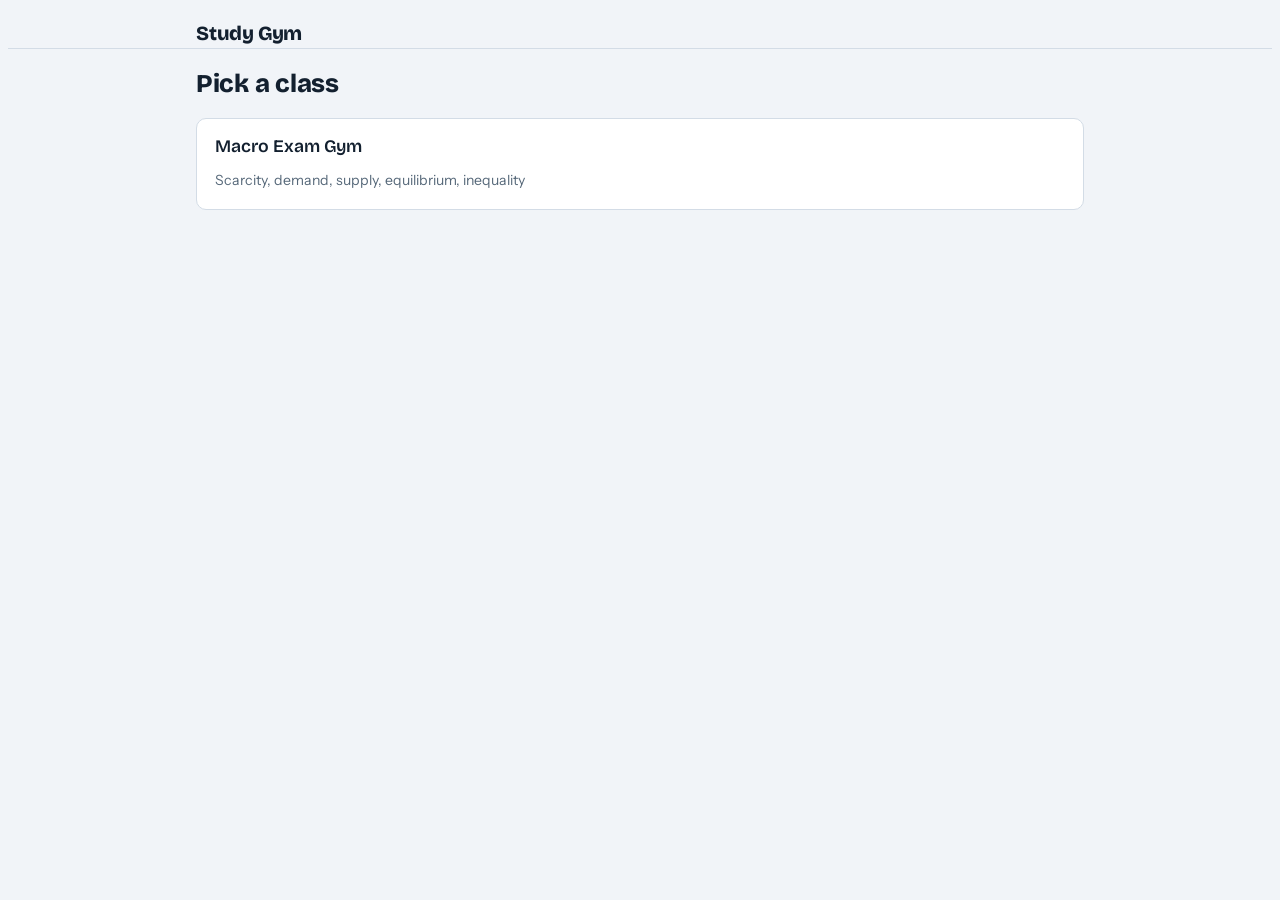
==== app.html @ 0800fbae "Add Study Gym app with Macro class and multi-class setup Split the single-file Macro Exam Gym into a" ====
<!doctype html>
<html lang="en">
<head>
<meta charset="utf-8">
<meta name="viewport" content="width=device-width, initial-scale=1">
<title>Study Gym</title>
<link rel="preconnect" href="https://fonts.googleapis.com">
<link rel="preconnect" href="https://fonts.gstatic.com" crossorigin>
<link rel="stylesheet" href="https://fonts.googleapis.com/css2?family=Bricolage+Grotesque:opsz,wght@12..96,600;12..96,800&family=Instrument+Sans:wght@400;500;600&family=JetBrains+Mono:wght@400;600&display=swap">
<link rel="stylesheet" href="app/style.css">
</head>
<body>
<header class="top">
  <div class="top-in">
    <div class="brand"><span><a class="back" href="index.html" aria-label="All classes" title="All classes">&larr;</a><b id="brand">Study Gym</b></span><span class="label" id="countdown"></span></div>
    <nav class="tabs" id="tabs" aria-label="Sections"></nav>
  </div>
</header>
<main id="main"></main>

<script src="classes/index.js"></script>
<script>
// Loads one class: app.html?c=<id>. Order matters: content, then the engine, then optional extras.
(function () {
  var id = new URLSearchParams(location.search).get('c');
  var cls = window.CLASSES.filter(function (c) { return c.id === id; })[0];
  if (!cls) { location.replace('index.html'); return; }
  var files = ['classes/' + id + '/content.js', 'app/engine.js'];
  if (cls.extras) files.push('classes/' + id + '/extras.js');
  (function next(i) {
    if (i === files.length) { window.StudyApp.start(); return; }
    var s = document.createElement('script');
    s.src = files[i];
    s.onload = function () { next(i + 1); };
    s.onerror = function () { document.getElementById('main').innerHTML = '<div class="panel"><p>Could not load <code>' + files[i] + '</code>.</p></div>'; };
    document.body.appendChild(s);
  })(0);
})();
</script>
</body>
</html>
---- app/style.css ----
/* Layout concept: a workbench. Sticky tab strip over one focused panel at a time; the graphs use demand blue and supply orange everywhere so the colors teach. */
:root {
  --bg: #F1F4F8;
  --surface: #FFFFFF;
  --surface2: #E6ECF3;
  --ink: #13202F;
  --muted: #566879;
  --line: #D3DCE6;
  --btn: #13202F;
  --btn-ink: #FFFFFF;
  --demand: #2A6BB5;
  --supply: #C2561A;
  --good: #1B7547;
  --good-bg: #E1F3E9;
  --bad: #B3342B;
  --bad-bg: #FBE6E3;
  --focus: #2A6BB5;
  --on-sem: #FFFFFF;
  --font-display: "Bricolage Grotesque", "Trebuchet MS", system-ui, sans-serif;
  --font-body: "Instrument Sans", system-ui, -apple-system, "Segoe UI", sans-serif;
  --font-mono: "JetBrains Mono", ui-monospace, "SF Mono", Menlo, monospace;
}
@media (prefers-color-scheme: dark) {
  :root:not([data-theme="light"]) {
    --bg: #0C1520; --surface: #142131; --surface2: #1B2C41; --ink: #E7EEF6; --muted: #92A4B8; --line: #263A52;
    --btn: #E7EEF6; --btn-ink: #0C1520; --demand: #6FAAEF; --supply: #F28E50;
    --good: #5CC68F; --good-bg: #163A2B; --bad: #F58177; --bad-bg: #432220; --focus: #6FAAEF; --on-sem: #0C1520; color-scheme: dark;
  }
}
:root[data-theme="dark"] {
  --bg: #0C1520; --surface: #142131; --surface2: #1B2C41; --ink: #E7EEF6; --muted: #92A4B8; --line: #263A52;
  --btn: #E7EEF6; --btn-ink: #0C1520; --demand: #6FAAEF; --supply: #F28E50;
  --good: #5CC68F; --good-bg: #163A2B; --bad: #F58177; --bad-bg: #432220; --focus: #6FAAEF; --on-sem: #0C1520; color-scheme: dark;
}
* { box-sizing: border-box; }
body { background: var(--bg); color: var(--ink); font-family: var(--font-body); font-size: 16px; line-height: 1.5; }
h1, h2, h3 { font-family: var(--font-display); line-height: 1.15; margin: 0; text-wrap: balance; }
h2 { font-size: 1.6rem; font-weight: 800; letter-spacing: -0.01em; }
h3 { font-size: 1.1rem; font-weight: 600; }
p { margin: 0; }
button { font: inherit; color: inherit; cursor: pointer; }
:focus-visible { outline: 3px solid var(--focus); outline-offset: 2px; }
.mono { font-family: var(--font-mono); font-variant-numeric: tabular-nums; }
.label { font-family: var(--font-mono); font-size: 0.72rem; letter-spacing: 0.08em; text-transform: uppercase; color: var(--muted); }

header.top { position: sticky; top: env(safe-area-inset-top, 0px); z-index: 5; background: var(--bg); border-bottom: 1px solid var(--line); }
.top-in { max-width: 920px; margin: 0 auto; padding: 10px 16px 0; display: flex; flex-direction: column; gap: 8px; }
.brand { display: flex; align-items: baseline; justify-content: space-between; gap: 12px; flex-wrap: wrap; }
.brand b { font-family: var(--font-display); font-weight: 800; font-size: 1.25rem; letter-spacing: -0.01em; }
.tabs { display: flex; gap: 2px; overflow-x: auto; scrollbar-width: none; }
.tabs::-webkit-scrollbar { display: none; }
.tab { background: none; border: 0; border-bottom: 3px solid transparent; padding: 8px 12px; white-space: nowrap; font-weight: 500; color: var(--muted); }
.tab[aria-current="page"] { color: var(--ink); border-bottom-color: var(--ink); font-weight: 600; }
main { max-width: 920px; margin: 0 auto; padding-inline: 16px; padding-block: 20px 56px; display: flex; flex-direction: column; gap: 20px; }

.panel { background: var(--surface); border: 1px solid var(--line); border-radius: 10px; padding: 18px; min-width: 0; }
.stack { display: flex; flex-direction: column; gap: 12px; min-width: 0; }
.row { display: flex; gap: 10px; flex-wrap: wrap; align-items: center; }
.grid2 { display: grid; grid-template-columns: repeat(auto-fit, minmax(min(100%, 380px), 1fr)); gap: 16px; }
.btn { background: var(--btn); color: var(--btn-ink); border: 1px solid var(--btn); border-radius: 8px; padding: 10px 16px; font-weight: 600; }
.btn.ghost { background: transparent; color: var(--ink); border-color: var(--line); }
.btn.ghost:hover { border-color: var(--ink); }
.btn.good { background: var(--good); border-color: var(--good); color: var(--on-sem); }
.btn.bad { background: var(--bad); border-color: var(--bad); color: var(--on-sem); }
.chip { border: 1px solid var(--line); background: var(--surface); color: var(--ink); border-radius: 999px; padding: 6px 12px; font-size: 0.9rem; }
.chip[aria-pressed="true"] { background: var(--ink); color: var(--bg); border-color: var(--ink); }
.muted { color: var(--muted); }
.small { font-size: 0.88rem; }

.bar { height: 8px; background: var(--surface2); border-radius: 4px; overflow: hidden; }
.bar > i { display: block; height: 100%; background: var(--demand); }
.unit-row { display: grid; grid-template-columns: minmax(96px, 150px) 1fr auto; gap: 12px; align-items: center; padding-block: 8px; border-top: 1px solid var(--line); }
.unit-row:first-child { border-top: 0; }
.plan { display: grid; grid-template-columns: repeat(auto-fit, minmax(150px, 1fr)); gap: 10px; }
.plan > div { border: 1px solid var(--line); border-radius: 8px; padding: 10px 12px; }
.plan > div.now { border-color: var(--ink); background: var(--surface2); }

.fc { min-height: 220px; display: flex; flex-direction: column; justify-content: center; gap: 14px; cursor: pointer; text-align: left; width: 100%; background: var(--surface); border: 1px solid var(--line); border-radius: 10px; padding: 24px; }
.fc .q { font-family: var(--font-display); font-weight: 600; font-size: 1.5rem; line-height: 1.2; }
.fc .a { font-size: 1.1rem; border-top: 1px solid var(--line); padding-top: 14px; }
.tag { align-self: flex-start; border: 1px solid var(--line); border-radius: 4px; padding: 1px 7px; }

.opt { display: flex; gap: 10px; align-items: flex-start; text-align: left; width: 100%; background: var(--surface); border: 1px solid var(--line); border-radius: 8px; padding: 12px 14px; }
.opt:hover:not([disabled]) { border-color: var(--ink); }
.opt .k { font-family: var(--font-mono); color: var(--muted); min-width: 1.2em; }
.opt.sel { border-color: var(--ink); background: var(--surface2, var(--bg)); }
.pairs { display: grid; grid-template-columns: 1fr 1fr; gap: 12px; align-items: start; }
.pbtn { text-align: left; width: 100%; background: var(--surface); color: var(--ink); border: 1px solid var(--line); border-radius: 8px; padding: 10px 12px; font-size: 0.92rem; line-height: 1.35; }
.pbtn[aria-pressed="true"] { border-color: var(--ink); box-shadow: inset 0 0 0 1px var(--ink); }
.pbtn.done { background: var(--good-bg); border-color: var(--good); opacity: .75; }
.buckets { display: grid; gap: 8px; }
.blank { display: inline-block; min-width: 6ch; border-bottom: 2px solid var(--ink); padding: 0 4px; font-weight: 600; text-align: center; }
input[type="text"], textarea { font: inherit; background: var(--surface); color: var(--ink); border: 1px solid var(--line); border-radius: 8px; padding: 8px 10px; width: 100%; }
input[type="text"] { max-width: 280px; }
textarea { resize: vertical; }
.hookline { font-family: var(--font-display); font-size: 1.35rem; line-height: 1.3; font-weight: 600; }
.opt.right { background: var(--good-bg); border-color: var(--good); }
.opt.wrong { background: var(--bad-bg); border-color: var(--bad); }
.fb { padding: 12px 14px; border-radius: 8px; }
.fb.ok { background: var(--good-bg); }
.fb.no { background: var(--bad-bg); }

.seg { display: flex; width: 100%; border: 1px solid var(--line); border-radius: 8px; overflow: hidden; }
.seg button { flex: 1; min-width: 0; background: var(--surface); border: 0; border-right: 1px solid var(--line); padding: 10px 6px; font-size: 0.92rem; white-space: nowrap; }
.seg button:last-child { border-right: 0; }
.seg button[aria-pressed="true"] { background: var(--ink); color: var(--bg); }
.seg.d button[aria-pressed="true"] { background: var(--demand); color: var(--on-sem); }
.seg.s button[aria-pressed="true"] { background: var(--supply); color: var(--on-sem); }
.ctrl { display: flex; flex-direction: column; gap: 4px; }
.res { display: flex; gap: 10px; flex-wrap: wrap; }
.res .r { border: 1px solid var(--line); border-radius: 8px; padding: 8px 12px; min-width: 130px; }
.res .r b { font-family: var(--font-mono); font-size: 1.1rem; }

svg.g { width: 100%; height: auto; max-width: 100%; display: block; }
svg.g text { font-family: var(--font-mono); font-size: 11px; fill: var(--muted); }
svg.g .grid { stroke: var(--line); stroke-width: 1; }
svg.g .axis { stroke: var(--ink); stroke-width: 1.5; }
svg.g .guide { stroke: var(--muted); stroke-dasharray: 3 3; stroke-width: 1; }
svg.g .d { stroke: var(--demand); fill: none; stroke-width: 3; stroke-linecap: round; }
svg.g .s { stroke: var(--supply); fill: none; stroke-width: 3; stroke-linecap: round; }
svg.g .old { stroke-dasharray: 5 5; opacity: 0.55; stroke-width: 2; }
svg.g text.dl { fill: var(--demand); font-weight: 600; font-size: 12px; }
svg.g text.sl { fill: var(--supply); font-weight: 600; font-size: 12px; }
svg.g text.ink { fill: var(--ink); font-weight: 600; }
svg.g .pt { fill: var(--surface); stroke: var(--ink); stroke-width: 2; }
svg.g .pt.fill { fill: var(--ink); }
svg.g .area { fill: var(--demand); opacity: 0.1; }
svg.g .ppf { stroke: var(--ink); fill: none; stroke-width: 3; }
svg.g .ppf2 { stroke: var(--good); fill: none; stroke-width: 3; }
.tbl { width: 100%; border-collapse: collapse; font-size: 0.92rem; }
.tbl th, .tbl td { text-align: left; padding: 6px 8px; border-bottom: 1px solid var(--line); }
.tbl td.n, .tbl th.n { text-align: right; font-family: var(--font-mono); font-variant-numeric: tabular-nums; }
.tbl tr.hit td { background: var(--surface2); font-weight: 600; }
.scroll { overflow-x: auto; }
input[type="number"] { font: inherit; background: var(--surface); color: var(--ink); border: 1px solid var(--line); border-radius: 8px; padding: 8px 10px; width: 100%; max-width: 200px; }
input[type="range"] { width: 100%; accent-color: var(--ink); }
details { border-top: 1px solid var(--line); padding-block: 10px; }
details:first-of-type { border-top: 0; }
summary { cursor: pointer; font-weight: 600; font-family: var(--font-display); font-size: 1.15rem; }
ul.tight { margin: 8px 0 0; padding-left: 1.1em; display: flex; flex-direction: column; gap: 6px; }
.trap { margin-top: 10px; padding: 10px 12px; border-radius: 8px; background: var(--surface2); }

.lesson { scroll-margin-top: 120px; }
.lesson h3 { font-size: 1.4rem; font-weight: 800; letter-spacing: -0.01em; }
.lbody { display: flex; flex-direction: column; gap: 12px; max-width: 68ch; min-width: 0; }
.lbody ul.tight { margin: 0; }
.lbody .scroll { max-width: 100%; }
.box { padding: 10px 14px; border-radius: 8px; background: var(--surface2); }
.box .label { display: block; margin-bottom: 2px; }
details.chk { border: 1px solid var(--line); border-radius: 8px; padding: 10px 14px; }
details.chk summary { font-family: var(--font-body); font-size: 1rem; font-weight: 600; }
details.chk p { margin-top: 8px; }
figure.viz { margin: 0; max-width: 480px; }
figure.viz figcaption { margin-top: 4px; }
.toc { display: flex; gap: 8px; flex-wrap: wrap; }
@media (prefers-reduced-motion: no-preference) { .bar > i { transition: width 0.4s ease; } }
@media (max-width: 480px) { .pairs { gap: 8px; } .pbtn { font-size: 0.85rem; padding: 9px 10px; } .fc .q { font-size: 1.25rem; } .panel { padding: 14px; } .unit-row { grid-template-columns: 1fr; gap: 6px; } }

/* Multi-class additions */
.back { color: var(--muted); text-decoration: none; font-size: 1.1rem; margin-right: 8px; }
.back:hover { color: var(--ink); }
.class-card { color: inherit; text-decoration: none; }
.class-card:hover { border-color: var(--focus); }
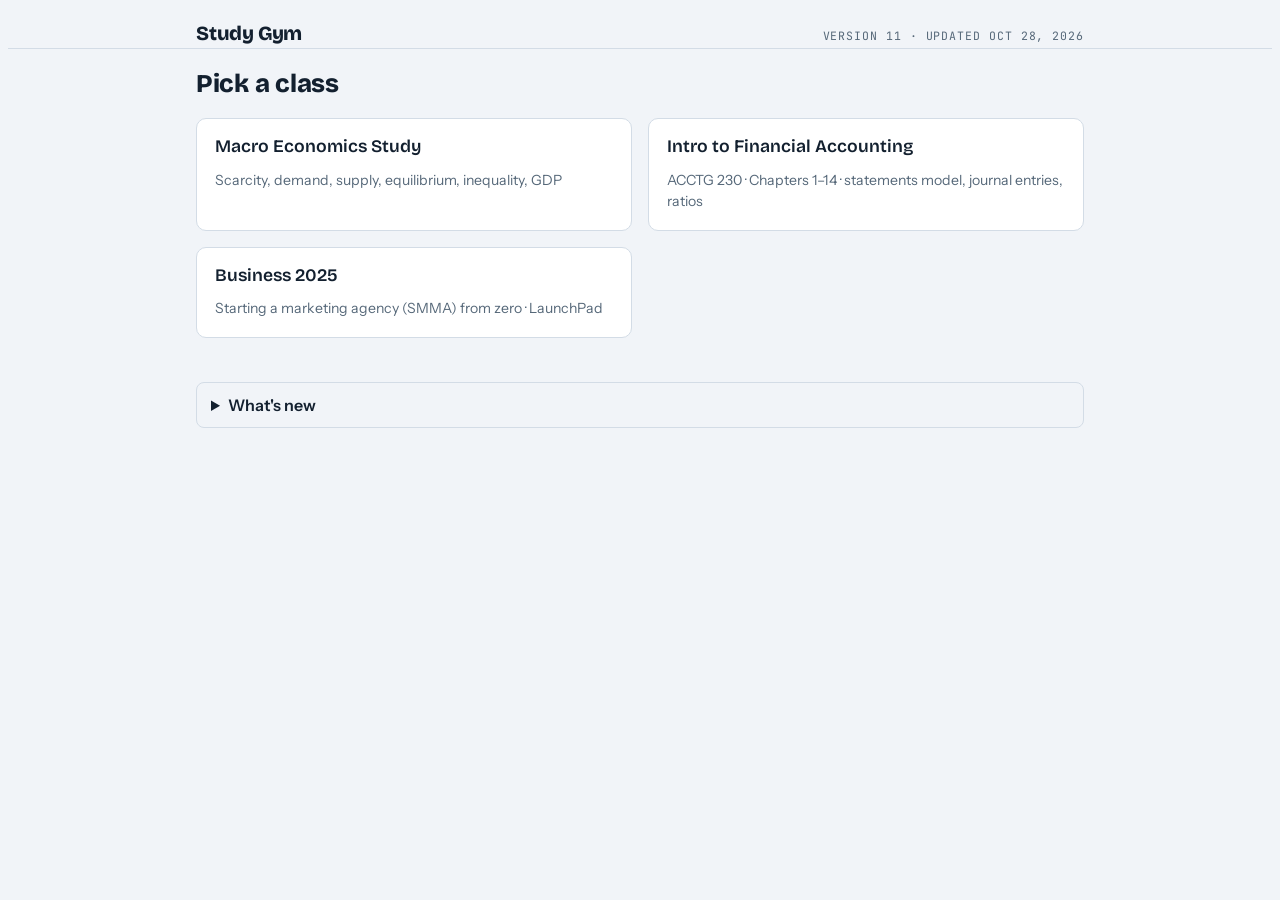
==== commit edc83662: "Show version number and changelog; no repeated Practice Lab questions within 12 hours Co-Authored-By" ====
--- a/app.html
+++ b/app.html
@@ -12,12 +12,14 @@
 <body>
 <header class="top">
   <div class="top-in">
-    <div class="brand"><span><a class="back" href="index.html" aria-label="All classes" title="All classes">&larr;</a><b id="brand">Study Gym</b></span><span class="label" id="countdown"></span></div>
+    <div class="brand"><span><a class="back" href="index.html" aria-label="All classes" title="All classes">&larr;</a><b id="brand">Study Gym</b></span><span><span class="label" id="countdown"></span> <span class="label" id="ver" style="opacity:.7"></span></span></div>
     <nav class="tabs" id="tabs" aria-label="Sections"></nav>
   </div>
 </header>
 <main id="main"></main>
 
+<script src="app/version.js"></script>
+<script>document.getElementById('ver').textContent = 'v' + window.GYM_VERSION;</script>
 <script src="classes/index.js"></script>
 <script>
 // Loads one class: app.html?c=<id>. Order matters: content, then the engine, then optional extras.
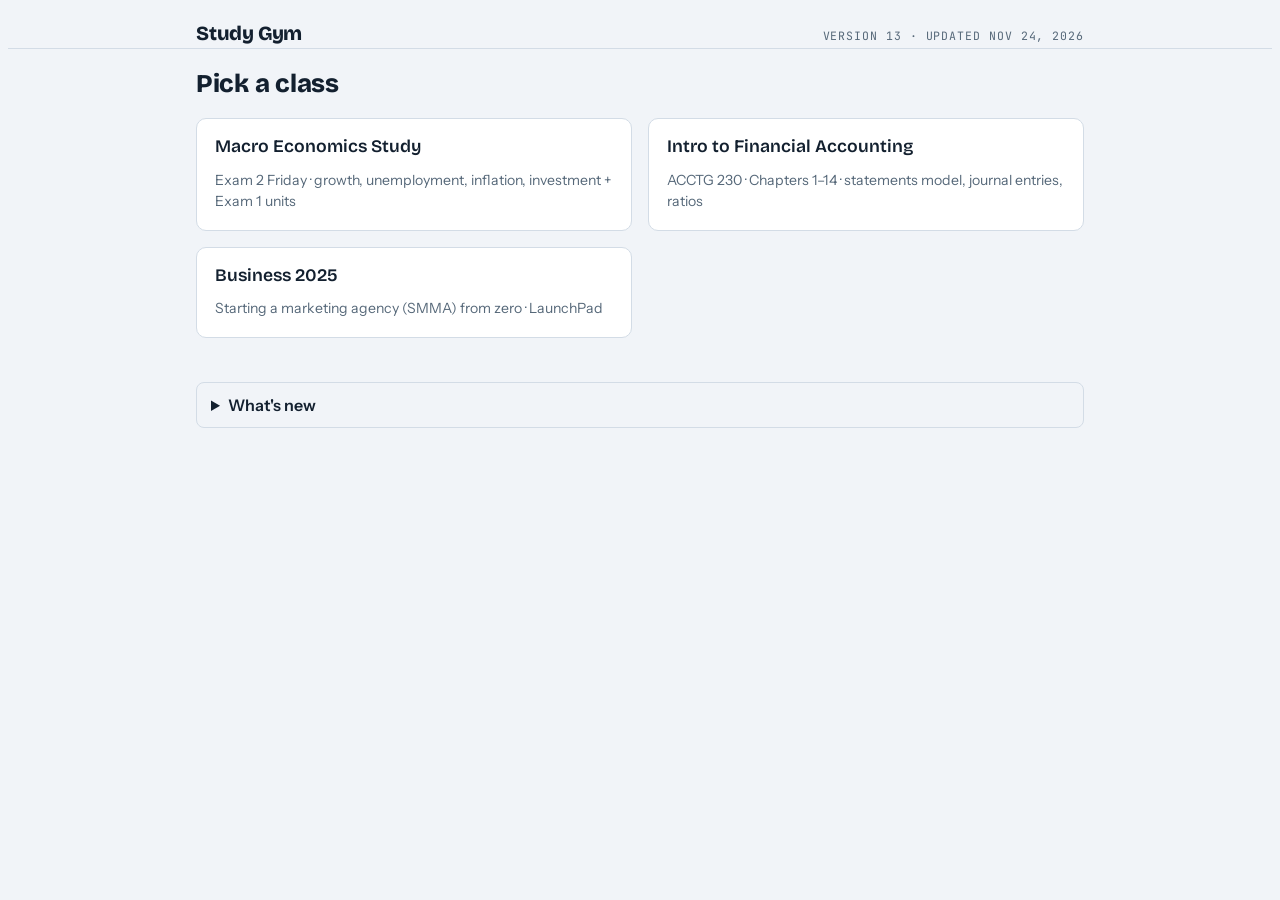
==== commit a00bf20d: "Work offline: service worker saves the whole gym, plus home-screen app manifest and icons Co-Authore" ====
--- a/app.html
+++ b/app.html
@@ -7,12 +7,20 @@
 <link rel="preconnect" href="https://fonts.googleapis.com">
 <link rel="preconnect" href="https://fonts.gstatic.com" crossorigin>
 <link rel="stylesheet" href="https://fonts.googleapis.com/css2?family=Bricolage+Grotesque:opsz,wght@12..96,600;12..96,800&family=Instrument+Sans:wght@400;500;600&family=JetBrains+Mono:wght@400;600&display=swap">
+<link rel="manifest" href="manifest.webmanifest">
+<meta name="theme-color" content="#13202F">
+<link rel="icon" href="icon.svg" type="image/svg+xml">
+<link rel="apple-touch-icon" href="apple-touch-icon.png">
+<meta name="apple-mobile-web-app-capable" content="yes">
+<meta name="mobile-web-app-capable" content="yes">
+<meta name="apple-mobile-web-app-title" content="Study Gym">
 <link rel="stylesheet" href="app/style.css">
+<script src="app/offline.js"></script>
 </head>
 <body>
 <header class="top">
   <div class="top-in">
-    <div class="brand"><span><a class="back" href="index.html" aria-label="All classes" title="All classes">&larr;</a><b id="brand">Study Gym</b></span><span><span class="label" id="countdown"></span> <span class="label" id="ver" style="opacity:.7"></span></span></div>
+    <div class="brand"><span><a class="back" href="index.html" aria-label="All classes" title="All classes">&larr;</a><b id="brand">Study Gym</b></span><span><span class="label" id="countdown"></span> <span class="label" id="ver" style="opacity:.7"></span> <span class="label" id="offline" style="opacity:.7"></span></span></div>
     <nav class="tabs" id="tabs" aria-label="Sections"></nav>
   </div>
 </header>
